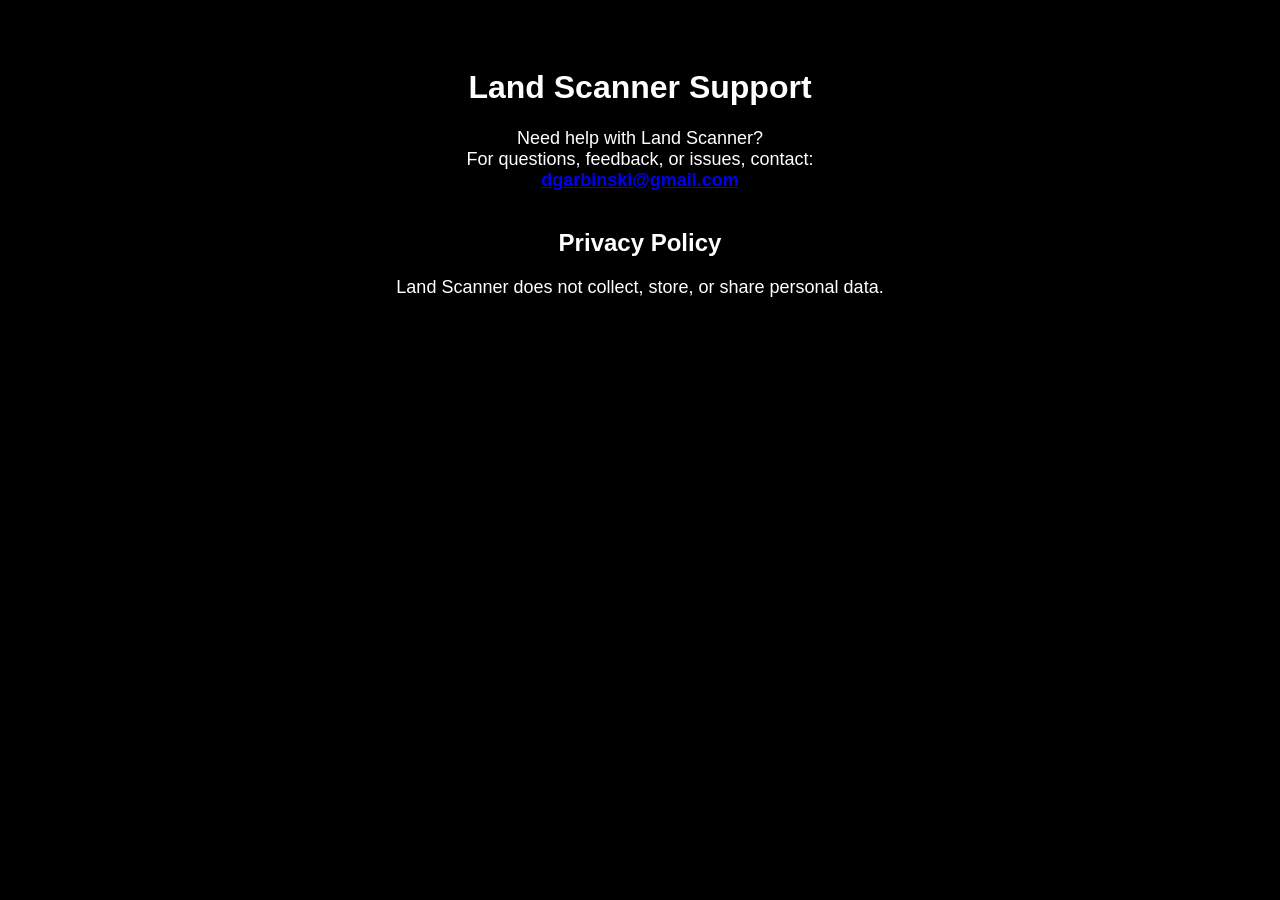
==== index.html @ a076f90b "Create index.html for Land Scanner support page This HTML file provides support information for the " ====
<!DOCTYPE html>
<html>
<head>
  <title>Land Scanner Support</title>
  <meta name="viewport" content="width=device-width, initial-scale=1">
  <style>
    body {
      font-family: -apple-system, BlinkMacSystemFont, sans-serif;
      background-color: #000;
      color: #fff;
      text-align: center;
      padding: 40px;
    }
    h1 { font-size: 32px; }
    p { font-size: 18px; max-width: 600px; margin: auto; }
  </style>
</head>
<body>
  <h1>Land Scanner Support</h1>
  <p>
    Need help with Land Scanner?
  </p>
  <p>
    For questions, feedback, or issues, contact:
  </p>
  <p>
  <strong>
    <a href="mailto:dgarbinski@gmail.com">dgarbinski@gmail.com</a>
  </strong>
</p>
  <br>
  <h2>Privacy Policy</h2>
  <p>
    Land Scanner does not collect, store, or share personal data.
  </p>
</body>
</html>
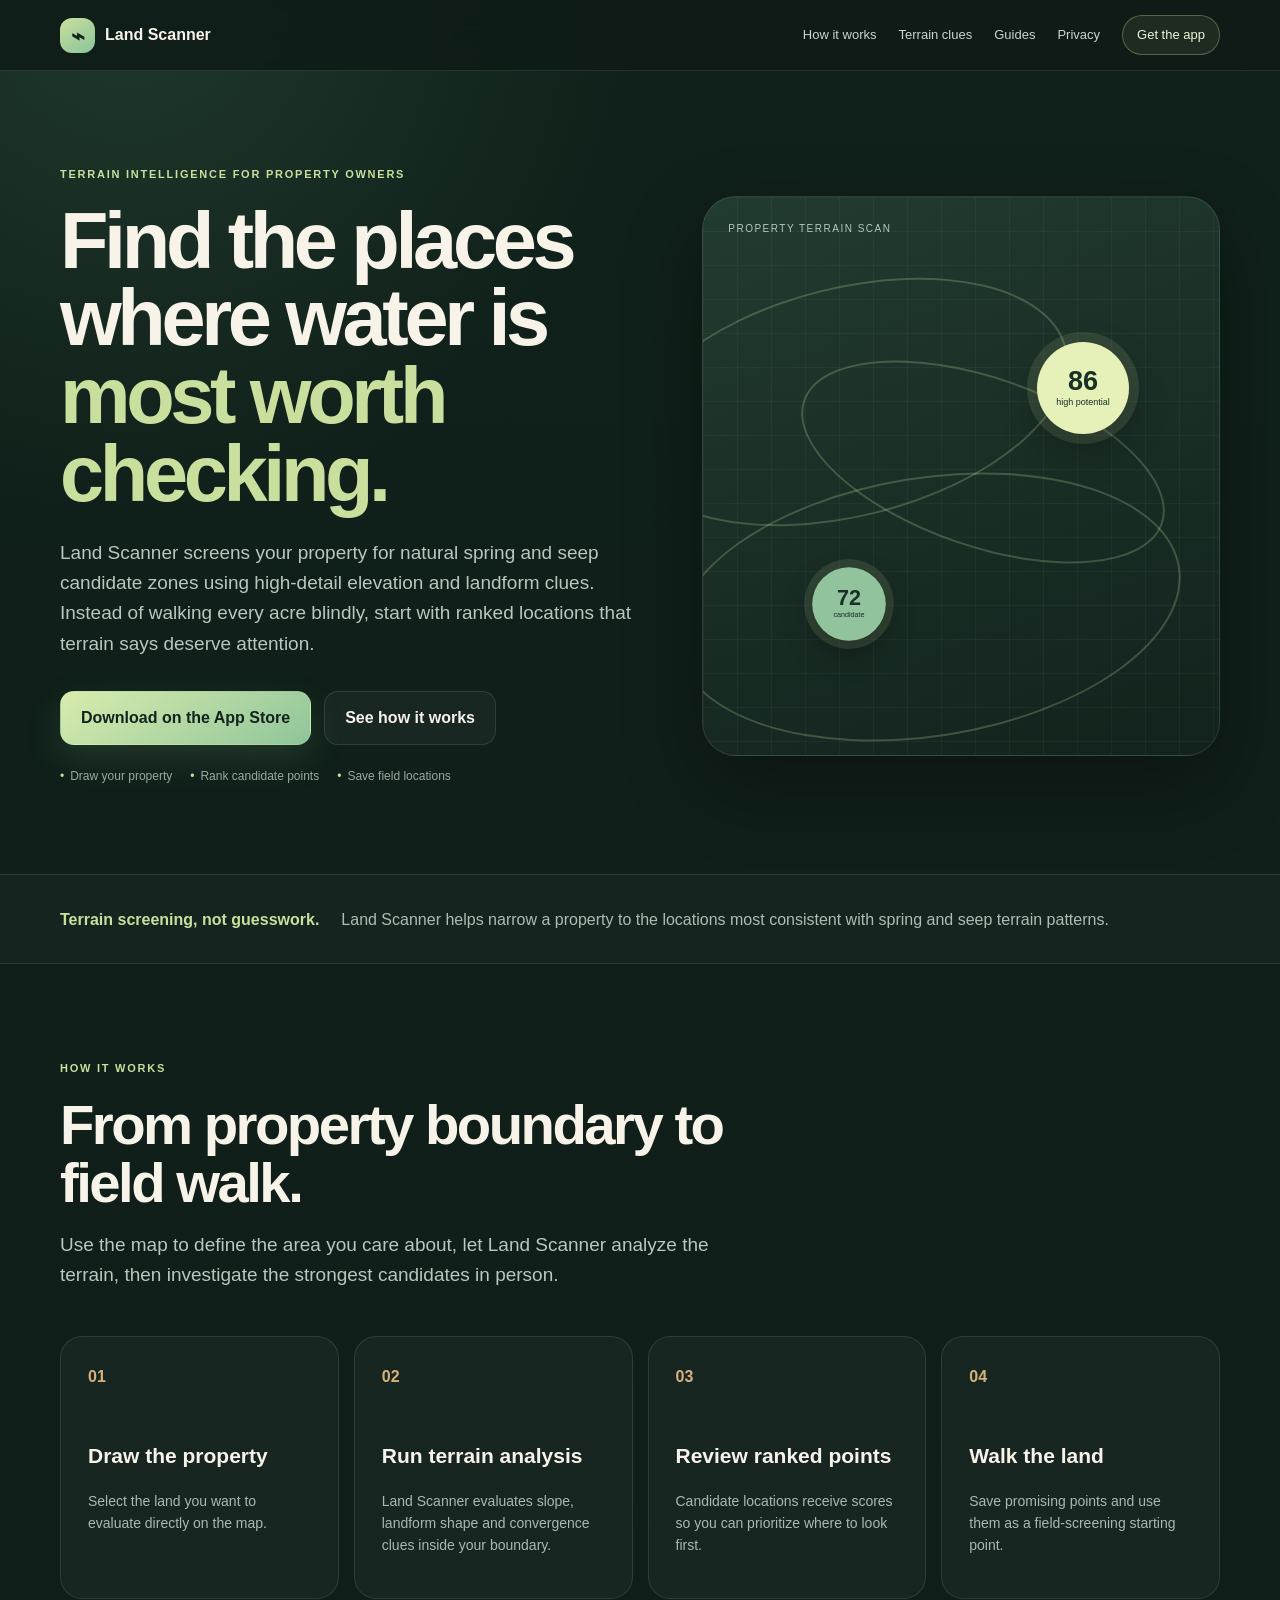
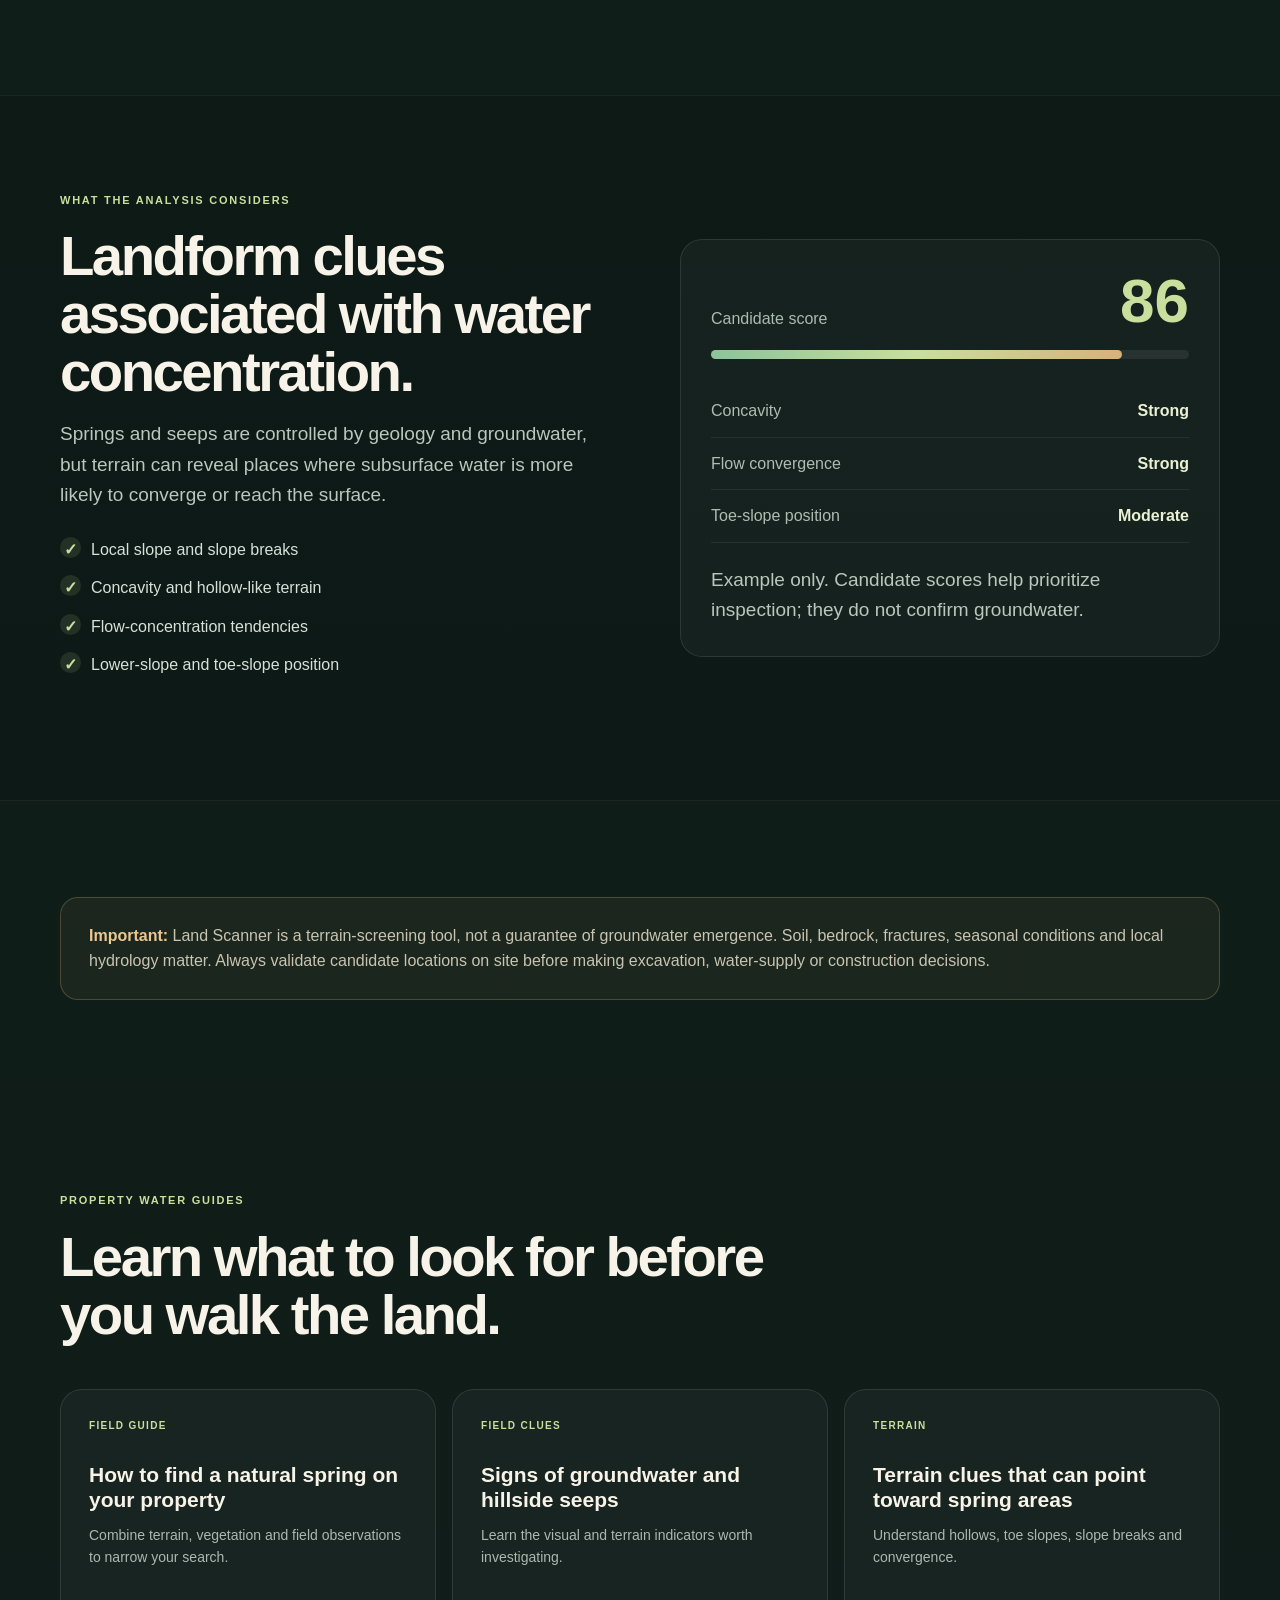
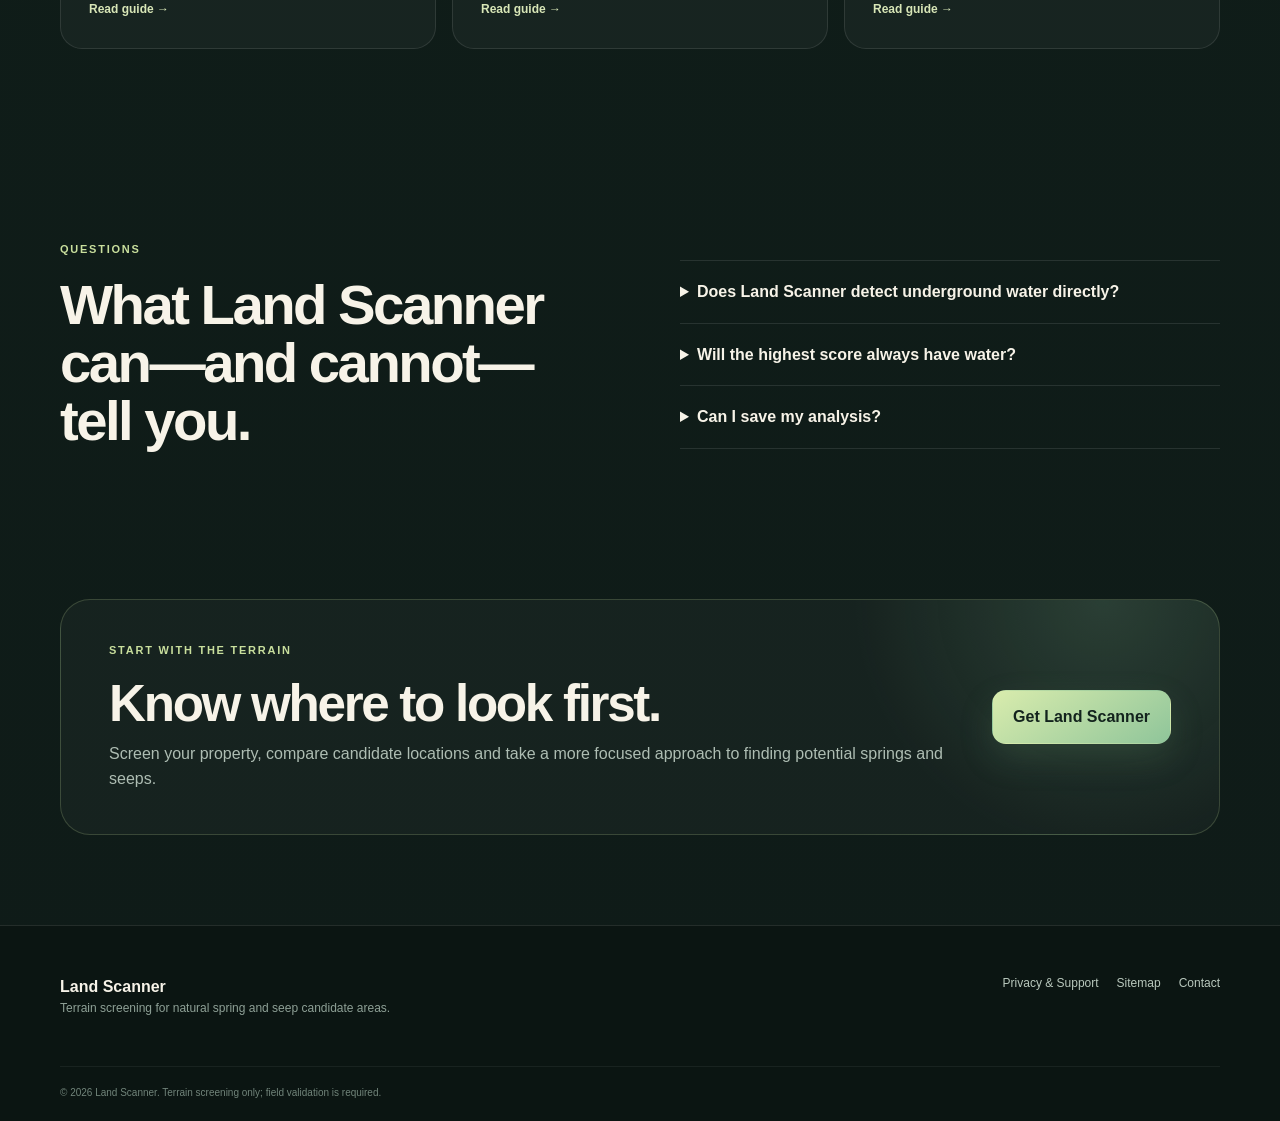
==== commit c97a24ac: "Build Land Scanner marketing and SEO website" ====
--- a/index.html
+++ b/index.html
@@ -1,37 +1,39 @@
 <!DOCTYPE html>
-<html>
+<html lang="en">
 <head>
-  <title>Land Scanner Support</title>
-  <meta name="viewport" content="width=device-width, initial-scale=1">
-  <style>
-    body {
-      font-family: -apple-system, BlinkMacSystemFont, sans-serif;
-      background-color: #000;
-      color: #fff;
-      text-align: center;
-      padding: 40px;
-    }
-    h1 { font-size: 32px; }
-    p { font-size: 18px; max-width: 600px; margin: auto; }
-  </style>
+  <meta charset="UTF-8">
+  <meta name="viewport" content="width=device-width, initial-scale=1.0">
+  <meta name="theme-color" content="#0f1b18">
+  <meta name="robots" content="index,follow,max-image-preview:large,max-snippet:-1">
+  <meta name="apple-itunes-app" content="app-id=6762322086">
+  <title>Land Scanner — Find Natural Spring & Seep Candidate Areas on Your Property</title>
+  <meta name="description" content="Land Scanner analyzes elevation, slope, concavity and water-convergence terrain clues to help identify natural spring and seep candidate zones on your property.">
+  <link rel="canonical" href="https://dgarbinski.github.io/land-scanner/">
+  <meta property="og:type" content="website">
+  <meta property="og:title" content="Land Scanner — Find Spring & Seep Candidate Areas">
+  <meta property="og:description" content="Screen your property terrain for natural spring and seep candidate zones using elevation and landform analysis.">
+  <meta property="og:url" content="https://dgarbinski.github.io/land-scanner/">
+  <meta name="twitter:card" content="summary">
+  <link rel="stylesheet" href="styles.css">
+  <script type="application/ld+json">
+  {"@context":"https://schema.org","@type":"SoftwareApplication","name":"Land Scanner","applicationCategory":"UtilitiesApplication","operatingSystem":"iOS, iPadOS","url":"https://dgarbinski.github.io/land-scanner/","downloadUrl":"https://apps.apple.com/us/app/land-scanner/id6762322086","description":"Terrain-screening app that identifies spring and seep candidate zones using elevation, slope, concavity and flow-concentration clues.","offers":{"@type":"Offer","price":"0","priceCurrency":"USD"}}
+  </script>
+  <script type="application/ld+json">
+  {"@context":"https://schema.org","@type":"FAQPage","mainEntity":[{"@type":"Question","name":"Can an app guarantee where groundwater will emerge?","acceptedAnswer":{"@type":"Answer","text":"No. Land Scanner is a terrain-screening tool. It ranks candidate areas using terrain clues and on-site validation is still required."}},{"@type":"Question","name":"What terrain clues does Land Scanner analyze?","acceptedAnswer":{"@type":"Answer","text":"The analysis considers local slope, slope breaks, concavity, hollow-like terrain, flow-concentration tendencies and relative lower-slope or toe-slope positioning."}},{"@type":"Question","name":"Can I analyze my own property boundary?","acceptedAnswer":{"@type":"Answer","text":"Yes. You can draw a property boundary on the map, run analysis inside the selected area, review ranked candidate points and save results for field walking."}}]}
+  </script>
 </head>
 <body>
-  <h1>Land Scanner Support</h1>
-  <p>
-    Need help with Land Scanner?
-  </p>
-  <p>
-    For questions, feedback, or issues, contact:
-  </p>
-  <p>
-  <strong>
-    <a href="mailto:dgarbinski@gmail.com">dgarbinski@gmail.com</a>
-  </strong>
-</p>
-  <br>
-  <h2>Privacy Policy</h2>
-  <p>
-    Land Scanner does not collect, store, or share personal data.
-  </p>
+<header class="site-header"><div class="container nav"><a class="brand" href="#top"><span class="brand-mark">⌁</span><span>Land Scanner</span></a><nav><a href="#how">How it works</a><a href="#terrain">Terrain clues</a><a href="#guides">Guides</a><a href="privacy.html">Privacy</a><a class="nav-cta" href="https://apps.apple.com/us/app/land-scanner/id6762322086">Get the app</a></nav></div></header>
+<main id="top">
+<section class="hero"><div class="container hero-grid"><div><div class="eyebrow">Terrain intelligence for property owners</div><h1>Find the places where water is <span>most worth checking.</span></h1><p class="lead">Land Scanner screens your property for natural spring and seep candidate zones using high-detail elevation and landform clues. Instead of walking every acre blindly, start with ranked locations that terrain says deserve attention.</p><div class="actions"><a class="button primary" href="https://apps.apple.com/us/app/land-scanner/id6762322086">Download on the App Store</a><a class="button secondary" href="#how">See how it works</a></div><div class="trust"><span>Draw your property</span><span>Rank candidate points</span><span>Save field locations</span></div></div><div class="terrain-card" aria-label="Illustration of terrain analysis"><div class="map-grid"></div><div class="contour c1"></div><div class="contour c2"></div><div class="contour c3"></div><div class="pin p1"><b>86</b><small>high potential</small></div><div class="pin p2"><b>72</b><small>candidate</small></div><div class="scan-label">PROPERTY TERRAIN SCAN</div></div></div></section>
+<section class="strip"><div class="container"><strong>Terrain screening, not guesswork.</strong><span>Land Scanner helps narrow a property to the locations most consistent with spring and seep terrain patterns.</span></div></section>
+<section class="section" id="how"><div class="container"><div class="heading"><div class="eyebrow">How it works</div><h2>From property boundary to field walk.</h2><p>Use the map to define the area you care about, let Land Scanner analyze the terrain, then investigate the strongest candidates in person.</p></div><div class="steps"><article><span>01</span><h3>Draw the property</h3><p>Select the land you want to evaluate directly on the map.</p></article><article><span>02</span><h3>Run terrain analysis</h3><p>Land Scanner evaluates slope, landform shape and convergence clues inside your boundary.</p></article><article><span>03</span><h3>Review ranked points</h3><p>Candidate locations receive scores so you can prioritize where to look first.</p></article><article><span>04</span><h3>Walk the land</h3><p>Save promising points and use them as a field-screening starting point.</p></article></div></div></section>
+<section class="section dark" id="terrain"><div class="container two-col"><div><div class="eyebrow">What the analysis considers</div><h2>Landform clues associated with water concentration.</h2><p>Springs and seeps are controlled by geology and groundwater, but terrain can reveal places where subsurface water is more likely to converge or reach the surface.</p><ul class="checks"><li>Local slope and slope breaks</li><li>Concavity and hollow-like terrain</li><li>Flow-concentration tendencies</li><li>Lower-slope and toe-slope position</li></ul></div><div class="score-card"><div class="score-top"><span>Candidate score</span><strong>86</strong></div><div class="meter"><i></i></div><div class="score-row"><span>Concavity</span><b>Strong</b></div><div class="score-row"><span>Flow convergence</span><b>Strong</b></div><div class="score-row"><span>Toe-slope position</span><b>Moderate</b></div><p>Example only. Candidate scores help prioritize inspection; they do not confirm groundwater.</p></div></div></section>
+<section class="section"><div class="container"><div class="warning"><strong>Important:</strong> Land Scanner is a terrain-screening tool, not a guarantee of groundwater emergence. Soil, bedrock, fractures, seasonal conditions and local hydrology matter. Always validate candidate locations on site before making excavation, water-supply or construction decisions.</div></div></section>
+<section class="section" id="guides"><div class="container"><div class="heading"><div class="eyebrow">Property water guides</div><h2>Learn what to look for before you walk the land.</h2></div><div class="guide-grid"><a href="find-natural-spring-on-property.html"><span>Field guide</span><h3>How to find a natural spring on your property</h3><p>Combine terrain, vegetation and field observations to narrow your search.</p><em>Read guide →</em></a><a href="signs-of-groundwater-and-seeps.html"><span>Field clues</span><h3>Signs of groundwater and hillside seeps</h3><p>Learn the visual and terrain indicators worth investigating.</p><em>Read guide →</em></a><a href="terrain-clues-for-springs.html"><span>Terrain</span><h3>Terrain clues that can point toward spring areas</h3><p>Understand hollows, toe slopes, slope breaks and convergence.</p><em>Read guide →</em></a></div></div></section>
+<section class="section faq"><div class="container two-col"><div><div class="eyebrow">Questions</div><h2>What Land Scanner can—and cannot—tell you.</h2></div><div><details><summary>Does Land Scanner detect underground water directly?</summary><p>No. It analyzes terrain characteristics that can help identify areas worth checking for springs or seeps.</p></details><details><summary>Will the highest score always have water?</summary><p>No. A high score means the terrain matches more of the selected landform clues. Geology and field conditions still determine whether water is present.</p></details><details><summary>Can I save my analysis?</summary><p>Yes. Land Scanner is designed so you can retain analyses and candidate locations for later field walking and navigation.</p></details></div></div></section>
+<section class="cta"><div class="container cta-inner"><div><div class="eyebrow">Start with the terrain</div><h2>Know where to look first.</h2><p>Screen your property, compare candidate locations and take a more focused approach to finding potential springs and seeps.</p></div><a class="button primary" href="https://apps.apple.com/us/app/land-scanner/id6762322086">Get Land Scanner</a></div></section>
+</main>
+<footer><div class="container footer"><div><strong>Land Scanner</strong><p>Terrain screening for natural spring and seep candidate areas.</p></div><div><a href="privacy.html">Privacy & Support</a><a href="sitemap.xml">Sitemap</a><a href="mailto:dgarbinski@gmail.com">Contact</a></div></div><div class="container fine">© 2026 Land Scanner. Terrain screening only; field validation is required.</div></footer>
 </body>
-</html>
+</html>
--- a/styles.css
+++ b/styles.css
@@ -0,0 +1 @@
+:root{--bg:#0f1b18;--bg2:#152720;--panel:#183028;--text:#f7f3e8;--muted:#b9c7be;--green:#8bc49a;--lime:#c9df9d;--earth:#d6b27a;--line:rgba(255,255,255,.1);--max:1160px;--shadow:0 30px 80px rgba(0,0,0,.32)}*{box-sizing:border-box}html{scroll-behavior:smooth}body{margin:0;background:radial-gradient(circle at 10% 0,rgba(85,143,103,.22),transparent 32rem),linear-gradient(180deg,#10201a,var(--bg));color:var(--text);font-family:Inter,-apple-system,BlinkMacSystemFont,"Segoe UI",sans-serif;line-height:1.6}a{color:inherit}.container{width:min(calc(100% - 38px),var(--max));margin:auto}.site-header{position:sticky;top:0;z-index:20;background:rgba(15,27,24,.86);backdrop-filter:blur(18px);border-bottom:1px solid var(--line)}.nav{min-height:70px;display:flex;align-items:center;justify-content:space-between;gap:30px}.brand{display:flex;gap:10px;align-items:center;text-decoration:none;font-weight:800}.brand-mark{width:35px;height:35px;display:grid;place-items:center;border-radius:12px;background:linear-gradient(145deg,var(--lime),var(--green));color:#14251e;font-size:23px}.nav nav{display:flex;gap:22px;align-items:center}.nav nav a{text-decoration:none;color:#cad6ce;font-size:13px}.nav-cta{padding:9px 14px;border:1px solid rgba(201,223,157,.32);border-radius:999px;color:#eff6d8!important;background:rgba(201,223,157,.08)}.hero{padding:95px 0 88px}.hero-grid{display:grid;grid-template-columns:1.05fr .95fr;gap:70px;align-items:center}.eyebrow{color:var(--lime);font-size:11px;font-weight:900;letter-spacing:.16em;text-transform:uppercase;margin-bottom:18px}h1,h2,h3,p{margin-top:0}h1{font-size:clamp(50px,6.2vw,82px);line-height:.98;letter-spacing:-.055em;margin-bottom:25px}h1 span{color:var(--lime)}h2{font-size:clamp(35px,4.4vw,58px);line-height:1.03;letter-spacing:-.045em;margin-bottom:18px}h3{font-size:21px;line-height:1.2}.lead,.heading p,.two-col>div>p{color:var(--muted);font-size:19px;max-width:680px}.actions{display:flex;gap:13px;flex-wrap:wrap;margin:32px 0 22px}.button{min-height:54px;display:inline-flex;align-items:center;justify-content:center;padding:12px 20px;border-radius:14px;text-decoration:none;font-weight:800;border:1px solid transparent}.primary{background:linear-gradient(145deg,#d9ecad,#8fc59a);color:#13231d;box-shadow:0 14px 34px rgba(115,166,124,.18)}.secondary{border-color:var(--line);background:rgba(255,255,255,.04)}.trust{display:flex;gap:18px;flex-wrap:wrap;color:#99aa9f;font-size:12px}.trust span:before{content:"•";color:var(--lime);margin-right:6px}.terrain-card{height:560px;position:relative;overflow:hidden;border:1px solid var(--line);border-radius:34px;background:linear-gradient(160deg,#223b30,#12221c);box-shadow:var(--shadow)}.map-grid{position:absolute;inset:0;background-image:linear-gradient(rgba(255,255,255,.035) 1px,transparent 1px),linear-gradient(90deg,rgba(255,255,255,.035) 1px,transparent 1px);background-size:34px 34px}.contour{position:absolute;border:2px solid rgba(201,223,157,.24);border-radius:50%}.c1{width:450px;height:230px;left:-80px;top:90px;transform:rotate(-14deg)}.c2{width:380px;height:170px;left:90px;top:180px;transform:rotate(19deg)}.c3{width:510px;height:260px;left:-30px;top:280px;transform:rotate(-9deg)}.pin{position:absolute;width:92px;height:92px;display:grid;place-content:center;text-align:center;border-radius:50%;background:#e5f1b9;color:#183026;box-shadow:0 0 0 10px rgba(201,223,157,.12),0 16px 38px rgba(0,0,0,.3)}.pin b{font-size:27px;line-height:1}.pin small{font-size:9px}.p1{right:90px;top:145px}.p2{left:100px;bottom:105px;transform:scale(.8);background:#91c39c}.scan-label{position:absolute;left:25px;top:24px;color:#b8c8bd;font-size:10px;letter-spacing:.15em}.strip{border-block:1px solid var(--line);background:rgba(255,255,255,.025)}.strip .container{min-height:88px;display:flex;align-items:center;gap:22px}.strip strong{color:var(--lime)}.strip span{color:#aebdb4}.section{padding:96px 0}.dark{background:rgba(0,0,0,.12);border-block:1px solid rgba(255,255,255,.055)}.heading{max-width:760px;margin-bottom:45px}.steps{display:grid;grid-template-columns:repeat(4,1fr);gap:15px}.steps article,.guide-grid a,.score-card{border:1px solid var(--line);border-radius:22px;background:rgba(255,255,255,.035)}.steps article{padding:27px;min-height:230px}.steps article>span{display:block;color:var(--earth);font-weight:900;margin-bottom:54px}.steps p,.guide-grid p{color:#aab9b0;font-size:14px}.two-col{display:grid;grid-template-columns:1fr 1fr;gap:80px;align-items:center}.checks{list-style:none;padding:0;margin:26px 0}.checks li{margin:13px 0;color:#d7e0d9}.checks li:before{content:"✓";display:inline-grid;place-items:center;width:21px;height:21px;margin-right:10px;border-radius:50%;background:rgba(201,223,157,.12);color:var(--lime);font-weight:900}.score-card{padding:30px}.score-top{display:flex;justify-content:space-between;align-items:end}.score-top span{color:#aabbb0}.score-top strong{font-size:62px;color:var(--lime);line-height:1}.meter{height:9px;background:rgba(255,255,255,.08);border-radius:99px;margin:18px 0 26px}.meter i{display:block;width:86%;height:100%;border-radius:99px;background:linear-gradient(90deg,var(--green),var(--lime),var(--earth))}.score-row{display:flex;justify-content:space-between;padding:13px 0;border-bottom:1px solid rgba(255,255,255,.07)}.score-row span{color:#aebcb3}.score-row b{color:#eaf1d4}.score-card p{color:#87988d;font-size:11px;margin:22px 0 0}.warning{padding:25px 28px;border:1px solid rgba(214,178,122,.26);border-radius:18px;background:rgba(214,178,122,.06);color:#c9c4b2}.warning strong{color:#ebc891}.guide-grid{display:grid;grid-template-columns:repeat(3,1fr);gap:16px}.guide-grid a{padding:28px;text-decoration:none;min-height:260px;display:flex;flex-direction:column}.guide-grid span{color:var(--lime);font-size:10px;font-weight:900;letter-spacing:.13em;text-transform:uppercase}.guide-grid h3{margin:28px 0 12px}.guide-grid em{margin-top:auto;color:#d8e6b7;font-size:12px;font-style:normal;font-weight:800}.faq details{padding:18px 0;border-top:1px solid var(--line)}.faq details:last-child{border-bottom:1px solid var(--line)}.faq summary{cursor:pointer;font-weight:800}.faq details p{color:#aebbb2;margin:9px 0 0}.cta{padding:35px 0 90px}.cta-inner{padding:42px 48px;display:grid;grid-template-columns:1fr auto;gap:35px;align-items:center;border:1px solid rgba(201,223,157,.2);border-radius:30px;background:radial-gradient(circle at 90% 0,rgba(130,190,147,.18),transparent 250px),rgba(255,255,255,.03)}.cta h2{font-size:clamp(34px,4vw,52px);margin-bottom:10px}.cta p{color:#aebdb3;margin:0}footer{border-top:1px solid var(--line);padding:48px 0 20px;background:#0b1512}.footer{display:flex;justify-content:space-between;gap:30px}.footer p{color:#8ea096;font-size:12px}.footer>div:last-child{display:flex;gap:18px;flex-wrap:wrap}.footer a{color:#b9c8bd;text-decoration:none;font-size:12px}.fine{margin-top:35px;padding-top:18px;border-top:1px solid rgba(255,255,255,.06);color:#71847a;font-size:10px}.article-main{padding:80px 0 110px}.article-hero{max-width:850px;margin:0 auto 48px;text-align:center}.article-hero h1{font-size:clamp(42px,6vw,68px)}.article-hero p{color:var(--muted);font-size:18px}.article-card{max-width:900px;margin:auto;padding:clamp(26px,5vw,55px);border:1px solid var(--line);border-radius:28px;background:rgba(255,255,255,.035)}.article-card h2{margin-top:42px;font-size:clamp(29px,4vw,42px)}.article-card h2:first-child{margin-top:0}.article-card p,.article-card li{color:#bec9c2}.article-card li{margin:8px 0}.article-card .callout{padding:20px 22px;border:1px solid rgba(201,223,157,.2);border-radius:16px;background:rgba(201,223,157,.055)}.breadcrumbs{max-width:900px;margin:0 auto 24px;color:#819389;font-size:12px}.breadcrumbs a{text-decoration:none;color:#afbeb5}@media(max-width:900px){.hero-grid,.two-col{grid-template-columns:1fr}.hero-grid{gap:38px}.terrain-card{height:470px}.steps{grid-template-columns:1fr 1fr}.guide-grid{grid-template-columns:1fr}.two-col{gap:38px}.nav nav a:not(.nav-cta){display:none}.cta-inner{grid-template-columns:1fr}.footer{flex-direction:column}}@media(max-width:560px){.container{width:min(calc(100% - 26px),var(--max))}.hero{padding-top:65px}.section{padding:72px 0}h1{font-size:clamp(43px,13vw,60px)}.steps{grid-template-columns:1fr}.terrain-card{height:410px}.p1{right:45px}.p2{left:42px}.strip .container{padding:20px 0;align-items:flex-start;flex-direction:column;gap:5px}.cta-inner{padding:30px 24px}.button{width:100%}.actions{align-items:stretch}.nav-cta{font-size:12px!important}}
